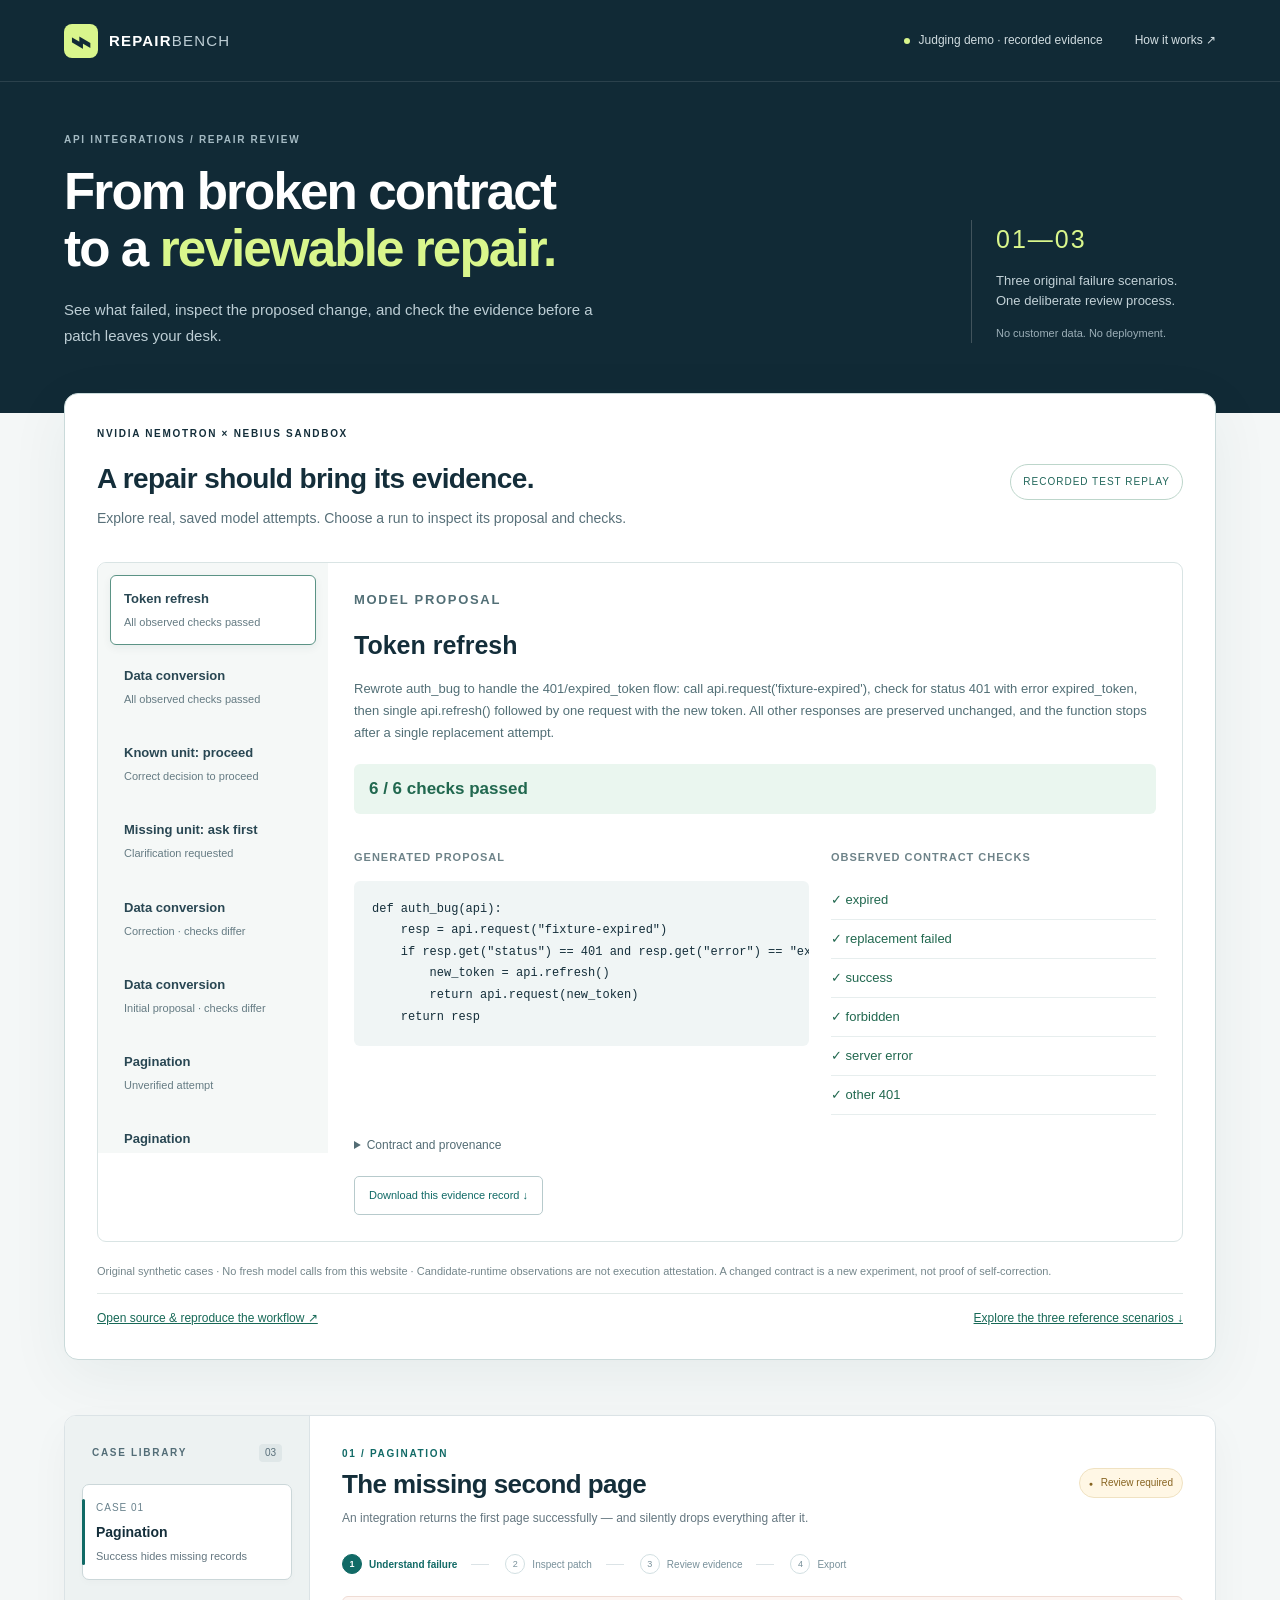
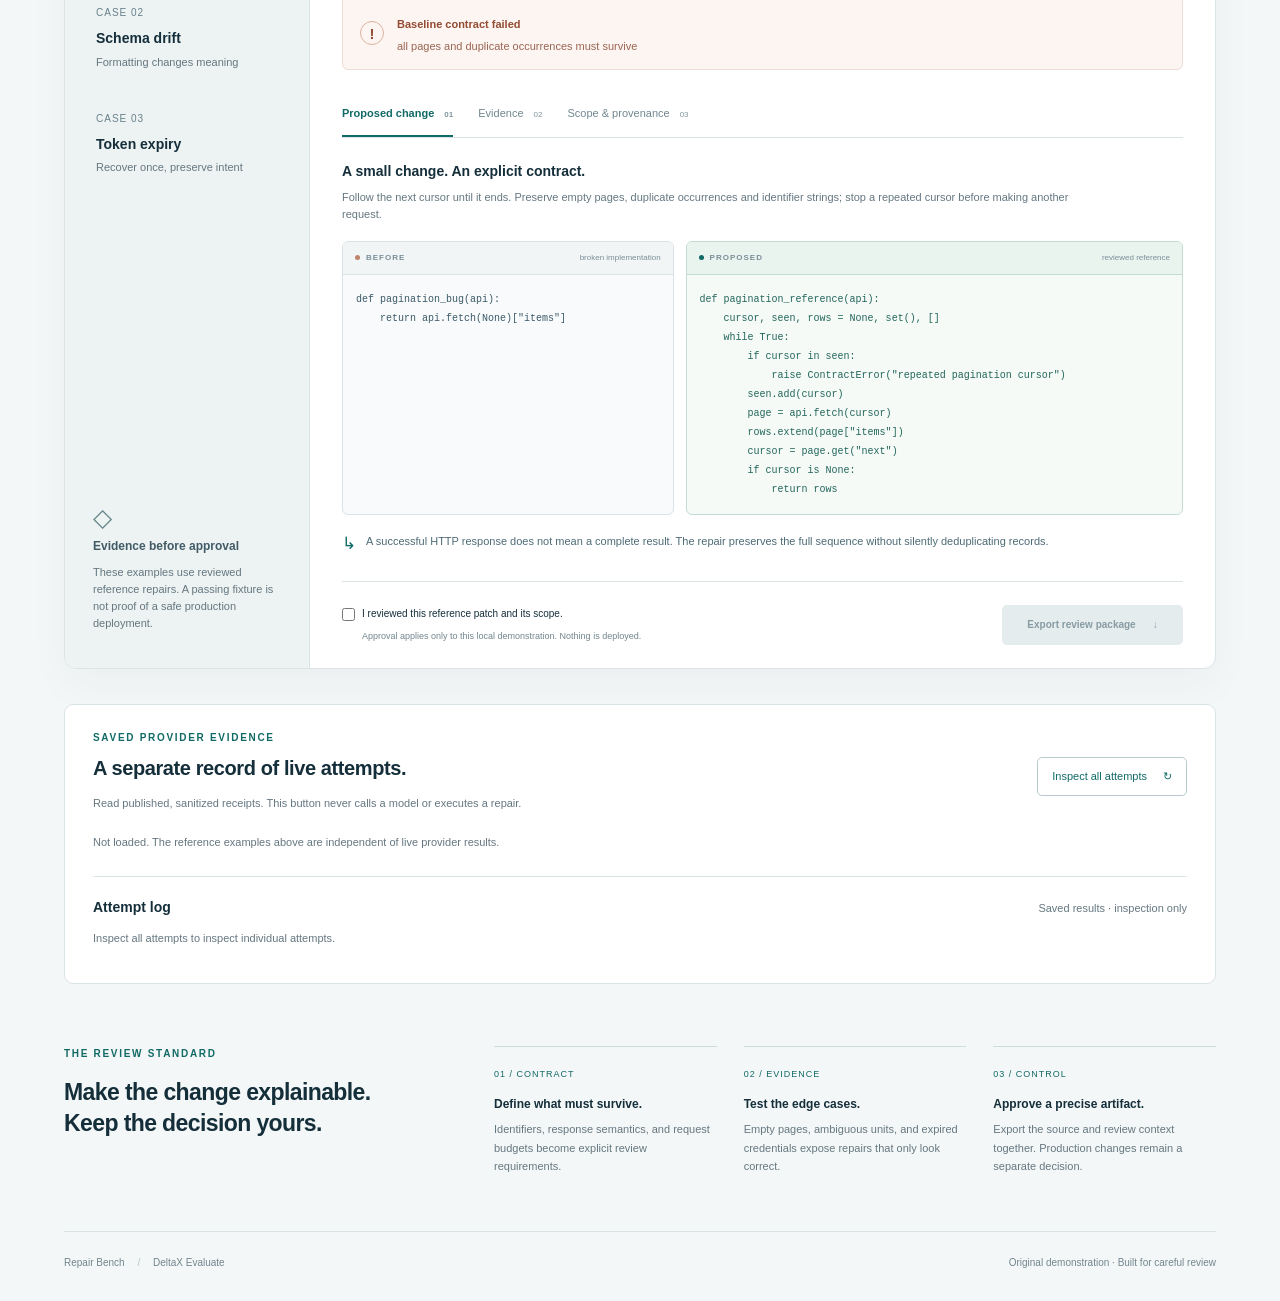
==== demo/index.html @ 5df686d0 "Release API Repair Bench with reproducible evaluation and recorded evidence" ====
<!doctype html>
<html lang="en">
<head><meta charset="utf-8"><meta name="viewport" content="width=device-width,initial-scale=1"><meta name="color-scheme" content="light"><meta name="description" content="A review desk for API repairs with NVIDIA Nemotron, Nebius Sandbox and inspectable test evidence."><link rel="icon" href="data:image/svg+xml,%3Csvg xmlns=%27http://www.w3.org/2000/svg%27 viewBox=%270 0 32 32%27%3E%3Crect width=%2732%27 height=%2732%27 rx=%278%27 fill=%27%23116059%27/%3E%3Cpath d=%27M8 17l5 5 11-13%27 stroke=%27white%27 stroke-width=%273%27 fill=%27none%27/%3E%3C/svg%3E"><title>Repair Bench · API repair review</title><link rel="stylesheet" href="styles.css"></head>
<body>
<a class="skip" href="#workspace">Skip to repair workspace</a>
<header class="topbar"><a class="brand" href="./"><span class="brand-mark" aria-hidden="true">⌁</span><span>REPAIR<span class="brand-light">BENCH</span></span></a><div class="top-links"><span class="environment"><i></i> Judging demo · recorded evidence</span><a href="#method">How it works <span aria-hidden="true">↗</span></a></div></header>
<main>
<section class="hero"><div class="hero-copy"><p class="eyebrow">API INTEGRATIONS / REPAIR REVIEW</p><h1>From broken contract<br>to a <em>reviewable repair.</em></h1><p class="intro">See what failed, inspect the proposed change, and check the evidence before a patch leaves your desk.</p></div><div class="hero-note"><span class="note-number">01—03</span><p>Three original failure scenarios.<br>One deliberate review process.</p><span class="quiet">No customer data. No deployment.</span></div></section>
<section id="live-review" class="live-review" aria-labelledby="live-title"><div class="live-heading"><div><p class="eyebrow">NVIDIA NEMOTRON × NEBIUS SANDBOX</p><h2 id="live-title">A repair should bring its evidence.</h2><p>Explore real, saved model attempts. Choose a run to inspect its proposal and checks.</p></div><span class="replay-pill">RECORDED TEST REPLAY</span></div><div class="live-layout"><nav id="live-list" aria-label="Recorded attempts"></nav><article class="live-detail"><p id="live-label" class="eyebrow"></p><h3 id="live-name"></h3><p id="live-explanation"></p><div id="live-score" role="status"></div><div class="live-columns"><div><h4>Generated proposal</h4><pre tabindex="0"><code id="live-source"></code></pre></div><div><h4>Observed contract checks</h4><ul id="live-checks"></ul></div></div><details><summary>Contract and provenance</summary><p id="live-contract"></p><p id="live-hash" class="hash"></p></details><button id="live-export" class="secondary-button">Download this evidence record ↓</button></article></div><p class="live-footnote">Original synthetic cases · No fresh model calls from this website · Candidate-runtime observations are not execution attestation. A changed contract is a new experiment, not proof of self-correction.</p><div class="judge-links"><a href="https://github.com/DeltaX-Kairos/api-repair-bench">Open source &amp; reproduce the workflow ↗</a><a href="#workspace">Explore the three reference scenarios ↓</a></div></section>
<section class="workspace" id="workspace" aria-label="Repair review workspace">
<aside class="case-sidebar"><div class="sidebar-heading"><span class="eyebrow">CASE LIBRARY</span><span class="count">03</span></div><div id="case-list" class="case-list" role="group" aria-label="Choose a failure scenario"></div><div class="sidebar-note"><span class="small-icon" aria-hidden="true">◇</span><strong>Evidence before approval</strong><p>These examples use reviewed reference repairs. A passing fixture is not proof of a safe production deployment.</p></div></aside>
<div class="review-main">
<div class="review-header"><div><p class="eyebrow" id="case-category"></p><h2 id="case-title"></h2><p id="case-summary"></p></div><span class="status-chip"><span aria-hidden="true">●</span> Review required</span></div>
<ol class="steps" aria-label="Review process"><li class="current"><span>1</span>Understand failure</li><li><span>2</span>Inspect patch</li><li><span>3</span>Review evidence</li><li><span>4</span>Export</li></ol>
<div class="failure-callout"><span class="failure-icon" aria-hidden="true">!</span><div><strong>Baseline contract failed</strong><p id="failure-detail"></p></div></div>
<div class="review-tabs" role="tablist" aria-label="Repair details"><button role="tab" id="tab-change" aria-controls="panel-change" aria-selected="true" tabindex="0" data-tab="change">Proposed change <span>01</span></button><button role="tab" id="tab-evidence" aria-controls="panel-evidence" aria-selected="false" tabindex="-1" data-tab="evidence">Evidence <span>02</span></button><button role="tab" id="tab-context" aria-controls="panel-context" aria-selected="false" tabindex="-1" data-tab="context">Scope & provenance <span>03</span></button></div>
<section role="tabpanel" id="panel-change" aria-labelledby="tab-change"><div class="section-lead"><h3>A small change. An explicit contract.</h3><p id="repair-explanation"></p></div><div class="diff-grid"><div class="code-card before"><div class="code-heading"><span><i></i> BEFORE</span><span>broken implementation</span></div><pre tabindex="0" aria-label="Original broken source"><code id="source-code"></code></pre></div><div class="code-card after"><div class="code-heading"><span><i></i> PROPOSED</span><span>reviewed reference</span></div><pre tabindex="0" aria-label="Reviewed reference patch"><code id="patch-code"></code></pre></div></div><div class="impact-note"><span aria-hidden="true">↳</span><p id="impact"></p></div></section>
<section role="tabpanel" id="panel-evidence" aria-labelledby="tab-evidence" hidden><div class="section-lead"><h3>Inspect the evidence, not just the answer.</h3><p>Documented checks from the local reference fixture suite. These results do not represent a live model or remote sandbox run.</p></div><div id="checks" class="checks"></div><div class="evidence-note">Execution boundary: only reviewed built-in reference functions were run locally. Candidate-generated code is never executed by this interface.</div></section>
<section role="tabpanel" id="panel-context" aria-labelledby="tab-context" hidden><div class="section-lead"><h3>Know exactly what you are reviewing.</h3><p>A transparent boundary between a useful demonstration and a production claim.</p></div><dl class="provenance"><div><dt>Data origin</dt><dd>Original fictional API fixtures</dd></div><div><dt>Repair origin</dt><dd>Human-reviewed reference implementation</dd></div><div><dt>Execution evidence</dt><dd>Local built-in fixture report</dd></div><div><dt>Live model calls in this view</dt><dd>None</dd></div><div><dt>Deployment authority</dt><dd>None — export for independent review</dd></div></dl><p class="evidence-note">This desk demonstrates the workflow. Live generated repairs require separately verified provider access, isolated execution, and an evidence record bound to the exact candidate.</p></section>
<footer class="review-footer"><div><label class="approval-label"><input type="checkbox" id="approve"><span>I reviewed this reference patch and its scope.</span></label><p>Approval applies only to this local demonstration. Nothing is deployed.</p></div><button class="primary-button" id="export" disabled>Export review package <span aria-hidden="true">↓</span></button></footer><p class="sr-only" id="announcement" role="status" aria-live="polite"></p>
</div></section>
<section class="provider-evidence" aria-labelledby="provider-heading"><div class="provider-heading"><div><p class="eyebrow">SAVED PROVIDER EVIDENCE</p><h2 id="provider-heading">A separate record of live attempts.</h2><p>Read published, sanitized receipts. This button never calls a model or executes a repair.</p></div><button id="load-evidence" class="secondary-button">Inspect all attempts <span aria-hidden="true">↻</span></button></div><p id="provider-status" role="status" aria-live="polite">Not loaded. The reference examples above are independent of live provider results.</p><div id="provider-metrics" class="provider-metrics" hidden></div><p id="provider-limit" class="evidence-note" hidden></p><div class="runs-heading"><h3>Attempt log</h3><span>Saved results · inspection only</span></div><p id="runs-status" class="runs-status" role="status">Inspect all attempts to inspect individual attempts.</p><div id="provider-runs" class="provider-runs"></div></section>
<section class="method" id="method"><div><p class="eyebrow">THE REVIEW STANDARD</p><h2>Make the change explainable.<br>Keep the decision yours.</h2></div><div class="method-cards"><article><span>01 / CONTRACT</span><h3>Define what must survive.</h3><p>Identifiers, response semantics, and request budgets become explicit review requirements.</p></article><article><span>02 / EVIDENCE</span><h3>Test the edge cases.</h3><p>Empty pages, ambiguous units, and expired credentials expose repairs that only look correct.</p></article><article><span>03 / CONTROL</span><h3>Approve a precise artifact.</h3><p>Export the source and review context together. Production changes remain a separate decision.</p></article></div></section>
</main><footer class="site-footer"><span>Repair Bench <span class="separator">/</span> DeltaX Evaluate</span><span>Original demonstration · Built for careful review</span></footer><script src="demo-data.js"></script><script src="app.js"></script><script src="recorded-data.js"></script><script src="recorded-review.js"></script></body></html>
---- demo/styles.css ----
:root{--ink:#142e3a;--muted:#657780;--line:#dbe3e6;--teal:#116a66;--lime:#d9f68c;--paper:#f4f7f7;--navy:#112a36}*{box-sizing:border-box}html{scroll-behavior:smooth}body{margin:0;font:15px/1.55 -apple-system,BlinkMacSystemFont,"Segoe UI",sans-serif;color:var(--ink);background:var(--paper)}button,input{font:inherit}a{color:inherit}button,a,input{touch-action:manipulation}button{cursor:pointer}button:focus-visible,a:focus-visible,input:focus-visible,pre:focus-visible{outline:3px solid #268aee;outline-offset:4px}.skip{position:absolute;top:-60px;left:20px;background:white;padding:12px;z-index:4}.skip:focus{top:12px}.topbar{height:82px;background:var(--navy);color:#fff;display:flex;align-items:center;justify-content:space-between;padding:0 max(5vw,24px);border-bottom:1px solid #ffffff1c}.brand{display:flex;align-items:center;gap:11px;text-decoration:none;font-size:15px;font-weight:750;letter-spacing:1.2px}.brand-light{font-weight:400;color:#beced5}.brand-mark{display:grid;place-items:center;background:var(--lime);color:var(--navy);width:34px;height:34px;border-radius:8px;font-size:35px;line-height:1}.top-links{display:flex;align-items:center;gap:32px;font-size:12px}.top-links a{text-decoration:none;color:#d5e0e4}.environment{display:flex;align-items:center;gap:9px;color:#cfdbdf}.environment i{width:6px;height:6px;border-radius:50%;background:var(--lime)}.hero{background:var(--navy);color:white;padding:50px max(5vw,24px) 84px;display:flex;align-items:flex-end;justify-content:space-between;gap:40px}.eyebrow{font-size:10px;letter-spacing:1.7px;font-weight:750;margin:0 0 15px}.hero .eyebrow{color:#a4bac3}h1{font-size:clamp(32px,4vw,55px);line-height:1.12;letter-spacing:-1.9px;font-weight:550;margin:0 0 20px}h1 em{font-style:normal;color:var(--lime)}.intro{max-width:560px;color:#bdced5;font-size:15px;line-height:1.7;margin:0}.hero-note{border-left:1px solid #41535c;padding-left:24px;min-width:245px;margin-bottom:5px;font-size:13px;color:#c2d1d7}.hero-note p{margin:12px 0}.note-number{font-size:25px;font-weight:300;letter-spacing:2px;color:var(--lime)}.quiet{font-size:11px;color:#9cafb8}.workspace{display:grid;grid-template-columns:245px minmax(0,1fr);margin:-35px auto 0;position:relative;width:90%;max-width:1440px;background:white;border:1px solid var(--line);border-radius:12px;box-shadow:0 16px 40px #122d3b0a;overflow:hidden}.case-sidebar{background:#edf2f2;border-right:1px solid var(--line);padding:28px 17px;display:flex;flex-direction:column}.sidebar-heading{display:flex;justify-content:space-between;align-items:center;padding:0 10px;margin-bottom:22px}.sidebar-heading .eyebrow{margin:0;color:#536d77}.count{background:#dfe7e8;border-radius:4px;padding:1px 6px;font-size:10px;color:#5a707b}.case-list{display:grid;gap:9px}.case-button{display:block;position:relative;background:transparent;border:1px solid transparent;border-radius:7px;text-align:left;padding:15px 13px;width:100%;color:var(--ink)}.case-button:hover{background:#ffffff80}.case-button[aria-pressed=true]{background:white;border-color:#cbd7d9;box-shadow:0 3px 7px #16303e05}.case-button[aria-pressed=true]:before{content:"";position:absolute;left:-1px;top:14px;bottom:14px;width:3px;background:var(--teal);border-radius:3px}.case-number{font-size:10px;letter-spacing:1px;color:#68818c;display:block;margin-bottom:7px}.case-name{display:block;font-size:14px;font-weight:650;margin-bottom:4px}.case-desc{display:block;font-size:11px;color:var(--muted);line-height:1.5}.sidebar-note{margin-top:auto;padding:48px 11px 0;font-size:11px;color:var(--muted)}.sidebar-note strong{display:block;color:#415c67;font-size:12px}.sidebar-note p{margin:8px 0}.small-icon{font-size:25px;color:#66878a}.review-main{padding:30px 32px 0;min-width:0}.review-header{display:flex;justify-content:space-between;align-items:flex-start;gap:20px}.review-header .eyebrow{color:var(--teal);margin-bottom:7px}.review-header h2{font-size:26px;line-height:1.2;letter-spacing:-.6px;margin:0 0 9px;font-weight:600}.review-header p:not(.eyebrow){font-size:12px;color:var(--muted);margin:0;max-width:560px}.status-chip{white-space:nowrap;background:#fff7e5;color:#876421;font-size:10px;border:1px solid #f0e2c2;padding:6px 9px;border-radius:20px;margin-top:22px}.status-chip span{font-size:7px;margin-right:5px}.steps{list-style:none;padding:0;margin:27px 0 22px;display:flex;gap:16px;color:#78909a;font-size:10px;flex-wrap:wrap}.steps li{display:flex;align-items:center;gap:7px}.steps li:not(:last-child):after{content:"";width:18px;height:1px;background:var(--line);margin-left:7px}.steps span{display:grid;place-items:center;border:1px solid #d2dfe2;border-radius:50%;width:20px;height:20px;font-size:9px}.steps .current{color:var(--teal);font-weight:600}.steps .current span{background:var(--teal);color:white;border-color:var(--teal)}.failure-callout{display:flex;align-items:center;gap:13px;background:#fdf5f2;border:1px solid #efdcd4;border-radius:6px;padding:14px 17px;color:#934b32}.failure-icon{display:grid;place-items:center;flex:none;width:24px;height:24px;border:1px solid #dbb29f;border-radius:50%;font-weight:600}.failure-callout strong{font-size:11px;font-weight:650}.failure-callout p{font-size:11px;margin:3px 0 0;color:#9a6552}.review-tabs{display:flex;gap:25px;border-bottom:1px solid var(--line);margin-top:18px}.review-tabs button{font-size:11px;padding:17px 0 13px;border:0;border-bottom:2px solid transparent;background:none;color:#728690}.review-tabs button[aria-selected=true]{border-bottom-color:var(--teal);color:var(--teal);font-weight:650}.review-tabs button span{font-size:8px;margin-left:7px;color:#81959d}.section-lead{margin:23px 0 18px}.section-lead h3{font-size:14px;margin:0 0 6px;font-weight:600}.section-lead p{font-size:11px;color:var(--muted);margin:0;max-width:760px}.diff-grid{display:grid;grid-template-columns:minmax(0,.8fr) minmax(0,1.2fr);gap:12px}.code-card{border:1px solid var(--line);border-radius:6px;overflow:hidden;min-width:0;background:#f8fafb}.code-heading{display:flex;justify-content:space-between;gap:10px;padding:10px 12px;font-size:8px;color:#7a8e98;border-bottom:1px solid var(--line);background:#f1f5f6}.code-heading>span:first-child{font-weight:650;letter-spacing:1px;display:flex;align-items:center;gap:6px}.code-heading i{height:5px;width:5px;border-radius:50%;background:#c1836b}.after .code-heading i{background:var(--teal)}.after{border-color:#c2dcd4;background:#f5faf7}.after .code-heading{background:#eaf4ef;border-color:#c2dcd4}.code-card pre{font:10px/1.9 ui-monospace,SFMono-Regular,Consolas,monospace;margin:0;padding:15px 13px;overflow:auto;min-height:210px;tab-size:4;color:#3b5967}.after pre{color:#22655a}.impact-note{display:flex;align-items:flex-start;gap:10px;margin:16px 0 24px;color:#4d6b75;font-size:11px}.impact-note>span{color:var(--teal);font-size:17px}.impact-note p{margin:2px 0 0}.review-footer{display:flex;justify-content:space-between;align-items:center;gap:20px;padding:23px 0;border-top:1px solid var(--line)}.approval-label{display:flex;align-items:flex-start;gap:7px;font-size:10px;cursor:pointer}.approval-label input{accent-color:var(--teal);margin:2px 0;width:13px;height:13px;flex-shrink:0}.review-footer p{font-size:9px;color:#71868e;margin:7px 0 0 20px}.primary-button{border:0;border-radius:5px;padding:12px 15px;white-space:normal;background:var(--teal);color:white;font-size:10px;font-weight:600;display:flex;align-items:center;justify-content:center;gap:17px;min-width:181px}.primary-button:disabled{background:#e5ecee;color:#879ba3;cursor:not-allowed}.primary-button:not(:disabled):hover{background:#084c49}.checks{border:1px solid var(--line);border-radius:6px;overflow:hidden}.check-row{display:flex;align-items:flex-start;gap:12px;padding:14px 16px;font-size:12px}.check-row+.check-row{border-top:1px solid var(--line)}.check-symbol{color:var(--teal);font-weight:700}.check-row strong{font-weight:600}.check-row p{font-size:11px;color:var(--muted);margin:3px 0 0}.evidence-note{font-size:11px;color:var(--muted);padding:16px;background:#f1f5f6;border-radius:5px;margin:15px 0 24px}.provenance{font-size:12px;border-top:1px solid var(--line)}.provenance>div{display:grid;grid-template-columns:180px 1fr;gap:20px;border-bottom:1px solid var(--line);padding:12px 0}.provenance dt{color:var(--muted)}.provenance dd{margin:0}.method{width:90%;max-width:1440px;margin:62px auto 55px;display:grid;grid-template-columns:1fr 1.9fr;gap:50px}.method .eyebrow{color:var(--teal)}.method h2{font-size:23px;line-height:1.35;font-weight:550;letter-spacing:-.6px;margin:0}.method-cards{display:grid;grid-template-columns:repeat(3,minmax(0,1fr));gap:27px}.method article{border-top:1px solid #cddbdc;padding-top:13px}.method article>span{font-size:9px;color:var(--teal);letter-spacing:1px}.method h3{font-size:12px;margin:12px 0 6px}.method article p{font-size:11px;color:var(--muted);margin:0;line-height:1.7}.site-footer{border-top:1px solid var(--line);width:90%;max-width:1440px;margin:0 auto;padding:23px 0 30px;display:flex;justify-content:space-between;gap:15px;font-size:10px;color:#71868e}.separator{padding:0 10px;color:#b8c6cb}.sr-only{position:absolute;width:1px;height:1px;padding:0;margin:-1px;overflow:hidden;clip:rect(0,0,0,0);white-space:nowrap;border:0}[hidden]{display:none!important}@media(min-width:1600px){.hero,.topbar{padding-left:calc((100vw - 1440px)/2);padding-right:calc((100vw - 1440px)/2)}}@media(max-width:1100px){.workspace{grid-template-columns:205px minmax(0,1fr)}.review-main{padding:25px 23px 0}.hero-note{display:none}.method{grid-template-columns:1fr;gap:25px}.diff-grid{grid-template-columns:1fr}.code-card pre{min-height:90px}.code-card.after pre{min-height:210px}}@media(max-width:760px){.topbar{height:69px}.top-links>a{display:none}.environment{font-size:10px}.hero{padding-top:32px;padding-bottom:63px}.workspace{display:block;width:92%;border-radius:9px}.case-sidebar{padding:17px;border-right:0;border-bottom:1px solid var(--line)}.sidebar-heading{margin-bottom:12px;padding:0}.case-list{grid-template-columns:repeat(3,minmax(0,1fr));gap:7px}.case-button{padding:10px 9px}.case-name{font-size:11px}.case-number{font-size:8px}.case-desc,.sidebar-note{display:none}.review-main{padding:22px 17px 0}.review-header{display:block}.review-header h2{font-size:24px}.status-chip{display:inline-block;margin-top:12px}.steps{gap:10px;font-size:9px}.steps li:not(:last-child):after{display:none}.review-tabs{gap:17px}.review-tabs button{font-size:10px}.review-tabs button span{display:none}.review-footer{flex-direction:column;align-items:stretch;gap:15px}.primary-button{font-size:12px;padding:13px}.approval-label{font-size:11px}.review-footer p{font-size:10px}.method{margin-top:38px;width:90%}.method-cards{grid-template-columns:1fr;gap:23px}.method article p{font-size:12px}.site-footer{flex-direction:column;gap:6px}.provenance>div{grid-template-columns:1fr;gap:4px}}@media(prefers-reduced-motion:reduce){html{scroll-behavior:auto}}

.provider-evidence{width:90%;max-width:1440px;margin:35px auto 0;padding:25px 28px;border:1px solid var(--line);background:white;border-radius:9px}.provider-heading{display:flex;justify-content:space-between;align-items:center;gap:20px}.provider-heading .eyebrow{color:var(--teal);margin-bottom:8px}.provider-heading h2{font-size:20px;font-weight:550;letter-spacing:-.4px;margin:0}.provider-heading p:not(.eyebrow),#provider-status{font-size:11px;color:var(--muted)}.secondary-button{background:white;border:1px solid #b7cacc;border-radius:5px;padding:10px 14px;font-size:11px;color:var(--teal);display:flex;gap:16px;align-items:center;flex-shrink:0}.secondary-button:disabled{opacity:.5;cursor:wait}.provider-metrics{display:grid;grid-template-columns:repeat(4,1fr);border-top:1px solid var(--line);margin-top:20px;padding-top:20px;gap:20px}.provider-metric strong{font-size:25px;font-weight:550;display:block}.provider-metric span{font-size:10px;color:var(--muted)}@media(max-width:760px){.provider-evidence{padding:20px}.provider-heading{display:block}.secondary-button{margin-top:16px}.provider-metrics{grid-template-columns:repeat(2,1fr)}}

.runs-heading{display:flex;justify-content:space-between;align-items:center;gap:15px;margin-top:25px;padding-top:20px;border-top:1px solid var(--line)}.runs-heading h3{font-size:14px;margin:0}.runs-heading>span,.runs-status{font-size:11px;color:var(--muted)}.provider-runs{display:grid;gap:12px}.run-card{border:1px solid var(--line);border-radius:6px;padding:16px 18px;min-width:0}.run-header{display:flex;justify-content:space-between;gap:18px;align-items:flex-start}.run-header h4{margin:0;font-size:13px;text-transform:capitalize}.run-id{font:9px/1.6 ui-monospace,SFMono-Regular,monospace;color:var(--muted);overflow-wrap:anywhere;margin:4px 0}.run-badge{font-size:9px;color:#80662d;background:#fff7e7;border:1px solid #eaddbe;border-radius:4px;padding:4px 8px;flex-shrink:0;max-width:260px}.run-detail,.run-explanation,.run-no-source{font-size:11px;color:var(--muted);overflow-wrap:anywhere}.run-explanation{color:#34515d}.run-no-source{font-style:italic}.run-card summary{cursor:pointer;color:var(--teal);font-size:11px;padding:8px 0}.run-card pre{font:11px/1.7 ui-monospace,SFMono-Regular,monospace;background:#f1f5f6;border:1px solid var(--line);border-radius:4px;padding:15px;overflow:auto;max-height:400px}.run-card summary:focus-visible{outline:3px solid #268aee;outline-offset:3px}@media(max-width:760px){.run-header{display:block}.run-badge{display:inline-block;margin-top:7px}.runs-heading{align-items:flex-start}.runs-heading>span{text-align:right}}

.source-review{background:#fff7ed;border:1px solid #e9d9bf;border-radius:5px;padding:12px 15px;margin:13px 0}.source-review h5{font-size:11px;color:#80582e;margin:0 0 4px}.source-review p{font-size:10px;color:#8b7055;margin:0}.source-review ul{font-size:11px;color:#775536;padding-left:18px;margin:8px 0 0}.source-review li+li{margin-top:5px}
.live-review{width:90%;max-width:1440px;margin:-20px auto 55px;padding:32px;background:#fff;border:1px solid #cadada;border-radius:14px;position:relative;box-shadow:0 16px 60px #143d4410}.live-heading{display:flex;justify-content:space-between;gap:24px;align-items:center;margin-bottom:24px}.live-heading h2{font-size:28px;letter-spacing:-.6px;margin:5px 0}.live-heading p:not(.eyebrow){font-size:14px;color:#587079;margin:8px 0}.replay-pill{font-size:10px;letter-spacing:1px;border:1px solid #bdd6cb;border-radius:30px;padding:9px 12px;color:#22675b;white-space:nowrap}.live-layout{display:grid;grid-template-columns:230px minmax(0,1fr);border:1px solid #d9e4e4;border-radius:9px;overflow:hidden}#live-list{background:#f5f8f7;padding:12px;max-height:590px;overflow:auto}#live-list button{width:100%;display:block;text-align:left;border:1px solid transparent;border-radius:6px;padding:13px;background:transparent;color:#294753;margin-bottom:7px}#live-list button[aria-pressed=true]{background:white;border-color:#5b9385;box-shadow:0 3px 9px #173d4410}#live-list strong{display:block;font-size:13px}#live-list span{display:block;font-size:11px;color:#657b83;margin-top:5px}.live-detail{padding:26px;min-width:0}.live-detail h3{font-size:25px;margin:6px 0}.live-detail>p{font-size:13px;color:#526f76;line-height:1.7}.score{font-size:17px;font-weight:600;padding:12px 15px;border-radius:6px;background:#eaf6ef;margin:20px 0}.score.caution{color:#8a5c27;background:#fcf4e8}.live-columns{display:grid;grid-template-columns:minmax(0,1.4fr) minmax(0,1fr);gap:22px}.live-columns h4{font-size:11px;text-transform:uppercase;letter-spacing:1px;color:#6e8389}.live-columns pre{background:#f0f5f5;font:12px/1.8 ui-monospace,monospace;padding:18px;border-radius:6px;overflow:auto;max-height:290px;margin:0}.live-columns ul{list-style:none;padding:0;margin:0}.live-columns li{font-size:13px;padding:9px 0;border-bottom:1px solid #e7eeee}.pass{color:#21684f}.fail{color:#9b4f38}.live-detail details{font-size:12px;margin:20px 0;color:#536c74;line-height:1.7}.live-detail summary{cursor:pointer}.hash{overflow-wrap:anywhere;font:10px/1.8 ui-monospace,monospace}.live-footnote{font-size:11px;color:#74868b;line-height:1.8;margin-top:20px}.judge-links{display:flex;justify-content:space-between;gap:18px;font-size:12px;color:#176957;padding-top:15px;border-top:1px solid #e0e9e7}.workspace{margin-top:0}.hero{padding-bottom:65px}button:focus-visible,a:focus-visible,summary:focus-visible{outline:3px solid #337dca;outline-offset:3px}@media(max-width:1000px){.live-columns{grid-template-columns:1fr}.live-heading{display:block}.replay-pill{display:inline-block;margin-top:12px}.live-layout{grid-template-columns:190px minmax(0,1fr)}}@media(max-width:650px){.live-review{padding:20px;width:92%;margin-bottom:35px}.live-heading h2{font-size:24px}.live-layout{display:block}#live-list{display:flex;gap:7px;max-height:none;overflow:auto}#live-list button{min-width:165px;margin:0}.live-detail{padding:18px}.judge-links{flex-direction:column}.live-detail h3{font-size:23px}.top-links{max-width:52%}.environment{white-space:normal;font-size:9px}.hero h1{font-size:36px}}
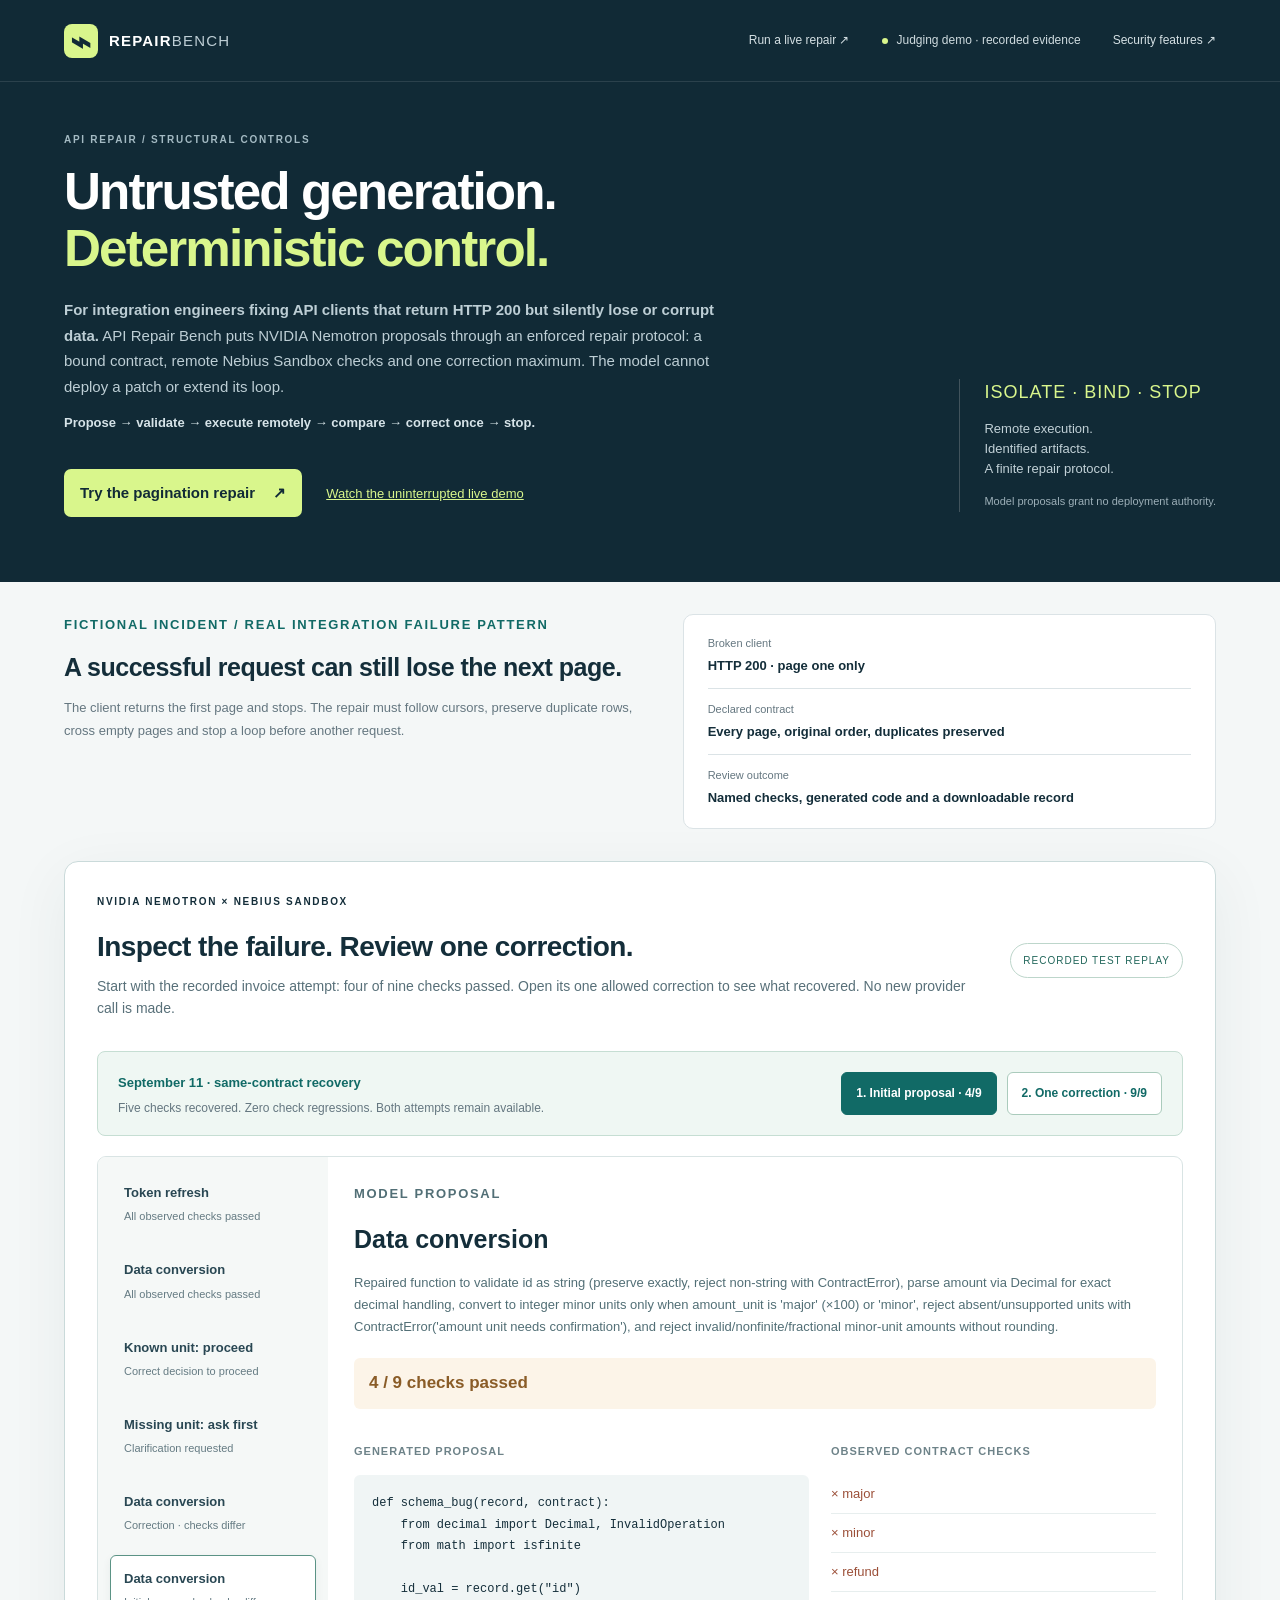
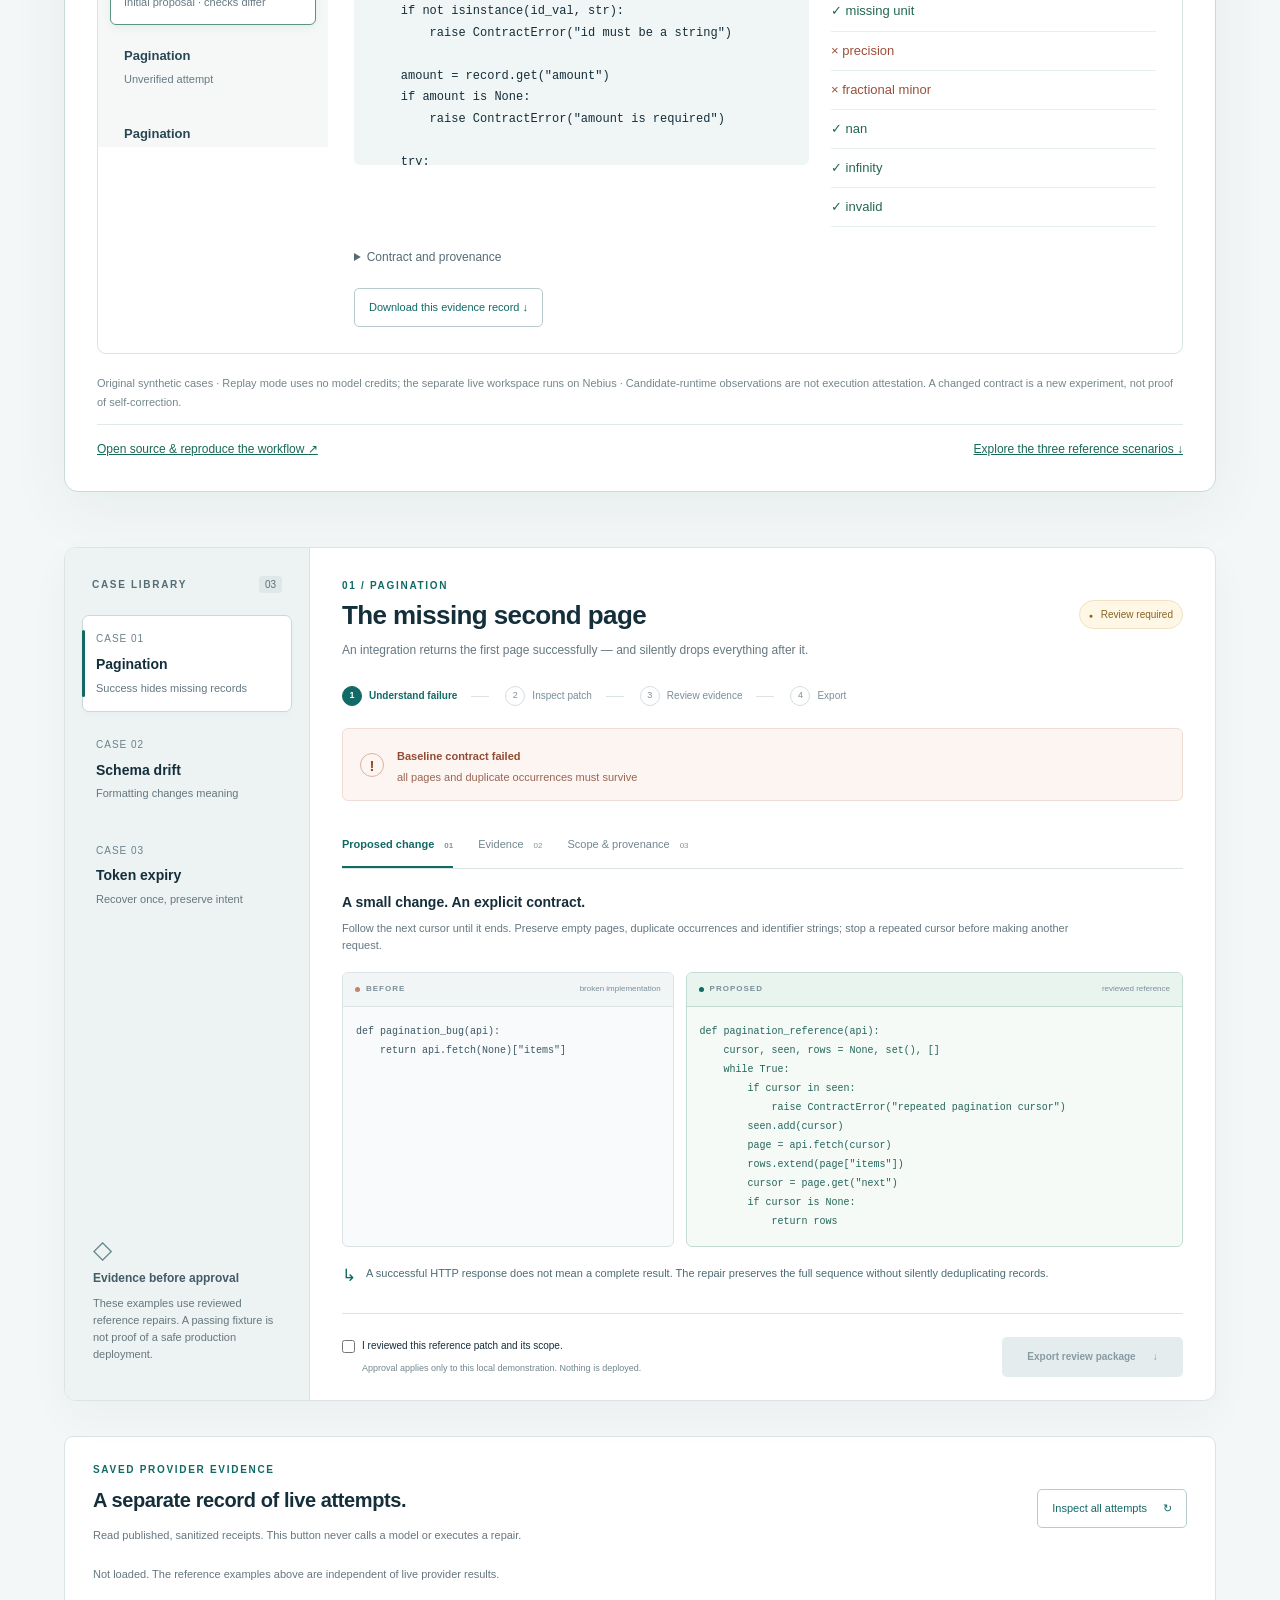
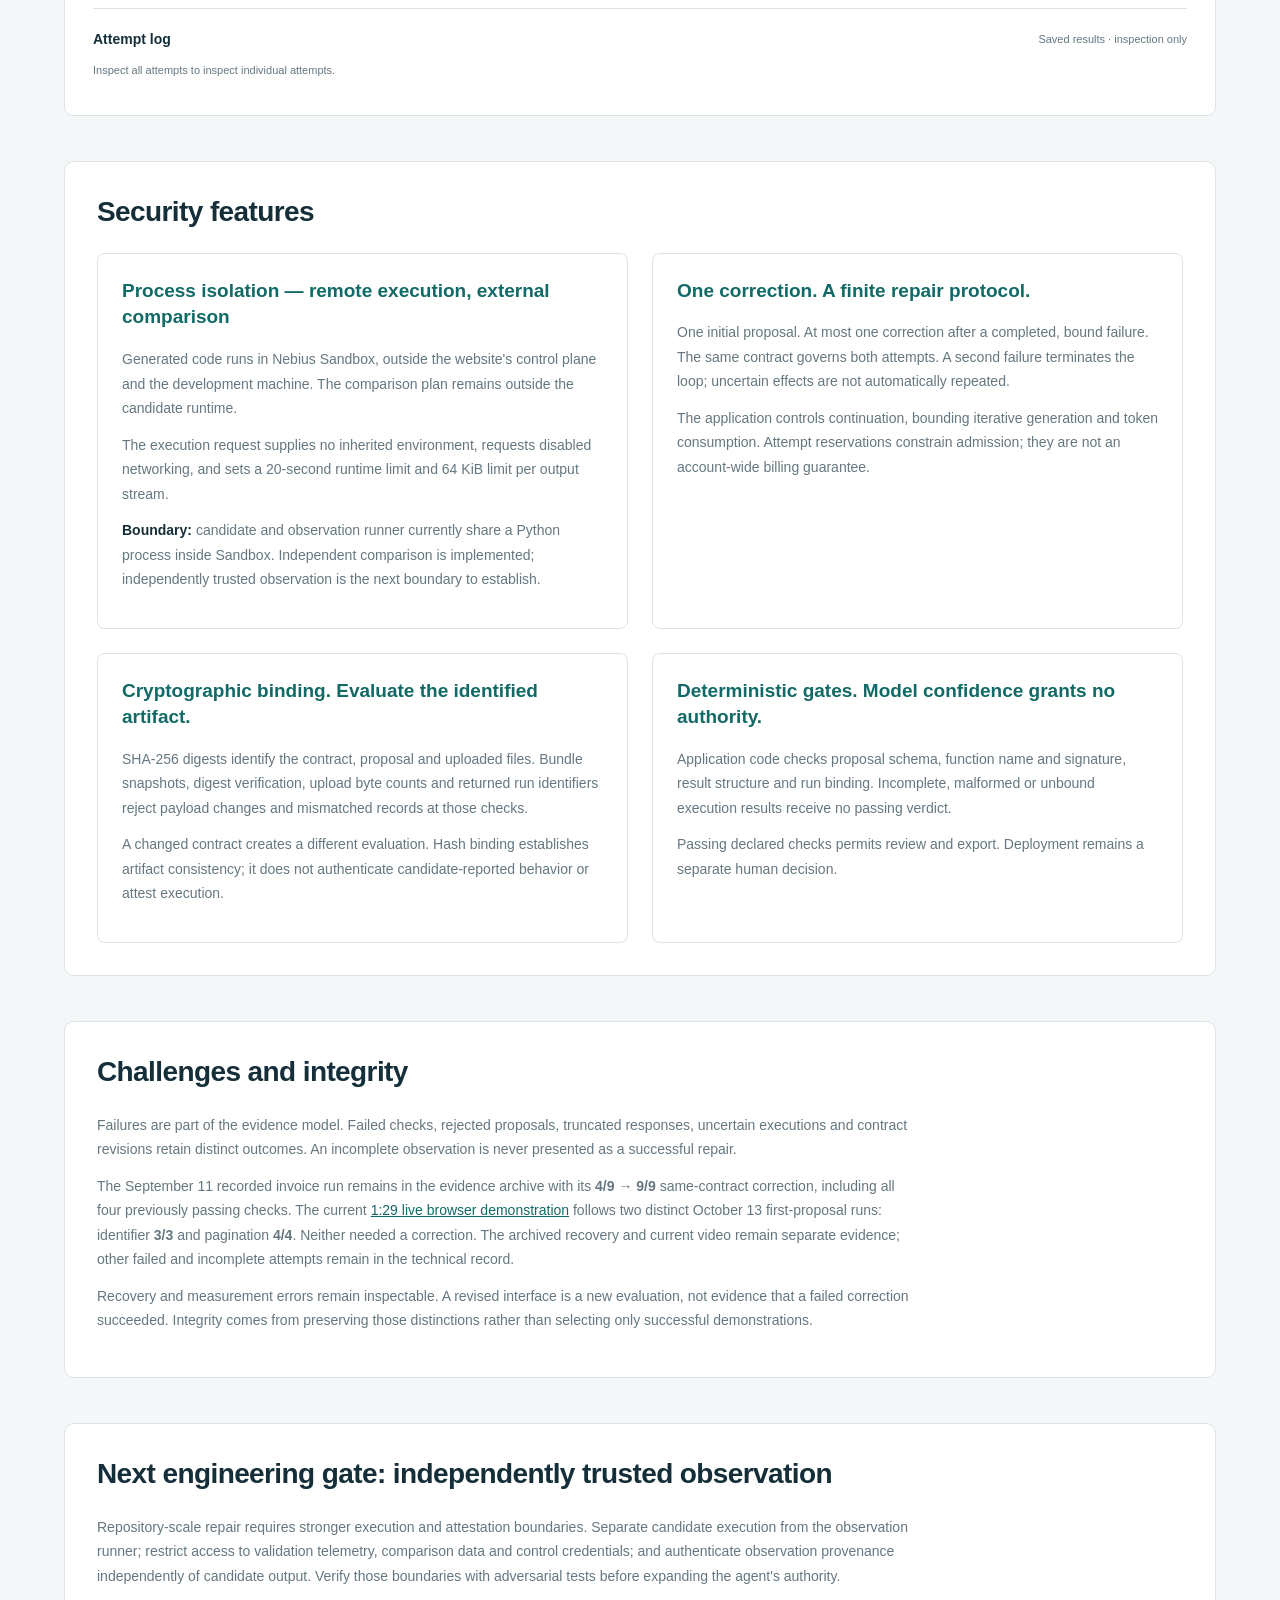
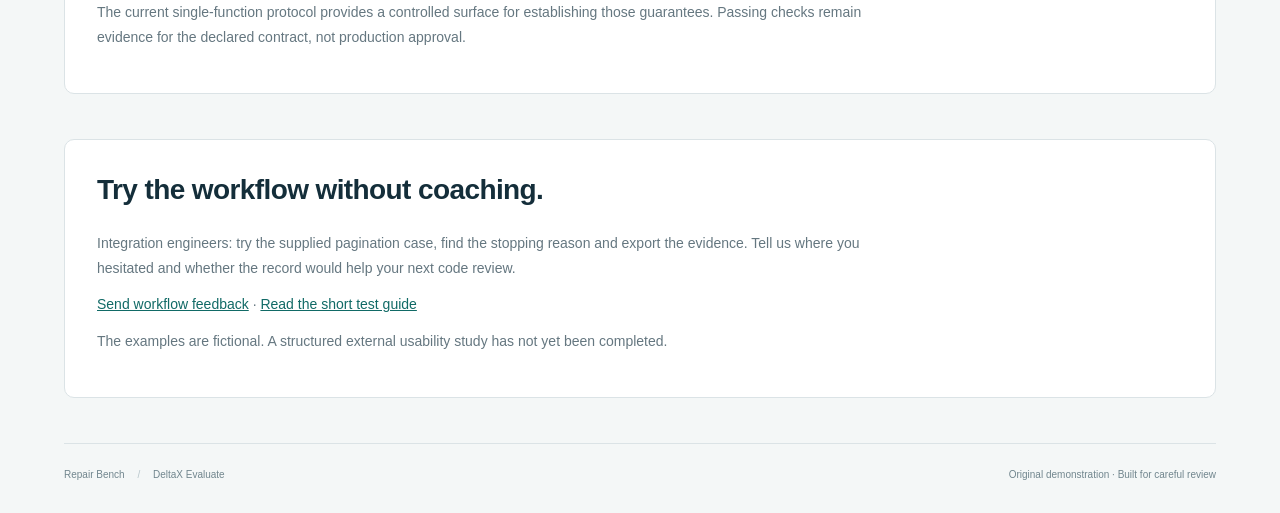
==== commit 49d9fb9a: "Align local replay and offline verification with the hosted release" ====
--- a/demo/index.html
+++ b/demo/index.html
@@ -1,12 +1,23 @@
 <!doctype html>
 <html lang="en">
-<head><meta charset="utf-8"><meta name="viewport" content="width=device-width,initial-scale=1"><meta name="color-scheme" content="light"><meta name="description" content="A review desk for API repairs with NVIDIA Nemotron, Nebius Sandbox and inspectable test evidence."><link rel="icon" href="data:image/svg+xml,%3Csvg xmlns=%27http://www.w3.org/2000/svg%27 viewBox=%270 0 32 32%27%3E%3Crect width=%2732%27 height=%2732%27 rx=%278%27 fill=%27%23116059%27/%3E%3Cpath d=%27M8 17l5 5 11-13%27 stroke=%27white%27 stroke-width=%273%27 fill=%27none%27/%3E%3C/svg%3E"><title>Repair Bench · API repair review</title><link rel="stylesheet" href="styles.css"></head>
+<head><meta charset="utf-8"><meta name="viewport" content="width=device-width,initial-scale=1"><meta name="color-scheme" content="light"><meta name="description" content="For integration engineers repairing API clients that return HTTP 200 but lose data. NVIDIA Nemotron proposals pass through remote checks, artifact binding and one bounded correction."><link rel="icon" href="data:image/svg+xml,%3Csvg xmlns=%27http://www.w3.org/2000/svg%27 viewBox=%270 0 32 32%27%3E%3Crect width=%2732%27 height=%2732%27 rx=%278%27 fill=%27%23116059%27/%3E%3Cpath d=%27M8 17l5 5 11-13%27 stroke=%27white%27 stroke-width=%273%27 fill=%27none%27/%3E%3C/svg%3E"><title>Repair Bench · Untrusted generation. Deterministic control.</title><link rel="stylesheet" href="styles.css"></head>
 <body>
 <a class="skip" href="#workspace">Skip to repair workspace</a>
-<header class="topbar"><a class="brand" href="./"><span class="brand-mark" aria-hidden="true">⌁</span><span>REPAIR<span class="brand-light">BENCH</span></span></a><div class="top-links"><span class="environment"><i></i> Judging demo · recorded evidence</span><a href="#method">How it works <span aria-hidden="true">↗</span></a></div></header>
+<header class="topbar"><a class="brand" href="./"><span class="brand-mark" aria-hidden="true">⌁</span><span>REPAIR<span class="brand-light">BENCH</span></span></a><div class="top-links"><a href="/live/" class="live-launch">Run a live repair ↗</a><span class="environment"><i></i> Judging demo · recorded evidence</span><a href="#method">Security features <span aria-hidden="true">↗</span></a></div></header>
 <main>
-<section class="hero"><div class="hero-copy"><p class="eyebrow">API INTEGRATIONS / REPAIR REVIEW</p><h1>From broken contract<br>to a <em>reviewable repair.</em></h1><p class="intro">See what failed, inspect the proposed change, and check the evidence before a patch leaves your desk.</p></div><div class="hero-note"><span class="note-number">01—03</span><p>Three original failure scenarios.<br>One deliberate review process.</p><span class="quiet">No customer data. No deployment.</span></div></section>
-<section id="live-review" class="live-review" aria-labelledby="live-title"><div class="live-heading"><div><p class="eyebrow">NVIDIA NEMOTRON × NEBIUS SANDBOX</p><h2 id="live-title">A repair should bring its evidence.</h2><p>Explore real, saved model attempts. Choose a run to inspect its proposal and checks.</p></div><span class="replay-pill">RECORDED TEST REPLAY</span></div><div class="live-layout"><nav id="live-list" aria-label="Recorded attempts"></nav><article class="live-detail"><p id="live-label" class="eyebrow"></p><h3 id="live-name"></h3><p id="live-explanation"></p><div id="live-score" role="status"></div><div class="live-columns"><div><h4>Generated proposal</h4><pre tabindex="0"><code id="live-source"></code></pre></div><div><h4>Observed contract checks</h4><ul id="live-checks"></ul></div></div><details><summary>Contract and provenance</summary><p id="live-contract"></p><p id="live-hash" class="hash"></p></details><button id="live-export" class="secondary-button">Download this evidence record ↓</button></article></div><p class="live-footnote">Original synthetic cases · No fresh model calls from this website · Candidate-runtime observations are not execution attestation. A changed contract is a new experiment, not proof of self-correction.</p><div class="judge-links"><a href="https://github.com/DeltaX-Kairos/api-repair-bench">Open source &amp; reproduce the workflow ↗</a><a href="#workspace">Explore the three reference scenarios ↓</a></div></section>
+<section class="hero" aria-labelledby="control-heading">
+  <div class="hero-copy">
+    <p class="eyebrow">API REPAIR / STRUCTURAL CONTROLS</p>
+    <h1 id="control-heading">Untrusted generation.<br><em>Deterministic control.</em></h1>
+    <p class="intro"><strong>For integration engineers fixing API clients that return HTTP 200 but silently lose or corrupt data.</strong> API Repair Bench puts NVIDIA Nemotron proposals through an enforced repair protocol: a bound contract, remote Nebius Sandbox checks and one correction maximum. The model cannot deploy a patch or extend its loop.</p>
+    <p><strong>Propose → validate → execute remotely → compare → correct once → stop.</strong></p>
+    <a class="hero-live-cta" href="/live/#workspace">Try the pagination repair <span aria-hidden="true">↗</span></a>
+    <a href="https://www.youtube.com/watch?v=4VUhHgnZwJE">Watch the uninterrupted live demo</a>
+  </div>
+  <aside class="hero-note"><span class="note-number">ISOLATE · BIND · STOP</span><p>Remote execution.<br>Identified artifacts.<br>A finite repair protocol.</p><span class="quiet">Model proposals grant no deployment authority.</span></aside>
+</section>
+<section class="incident-strip" aria-labelledby="incident-title"><div><p class="eyebrow">FICTIONAL INCIDENT / REAL INTEGRATION FAILURE PATTERN</p><h2 id="incident-title">A successful request can still lose the next page.</h2><p>The client returns the first page and stops. The repair must follow cursors, preserve duplicate rows, cross empty pages and stop a loop before another request.</p></div><dl><div><dt>Broken client</dt><dd>HTTP 200 · page one only</dd></div><div><dt>Declared contract</dt><dd>Every page, original order, duplicates preserved</dd></div><div><dt>Review outcome</dt><dd>Named checks, generated code and a downloadable record</dd></div></dl></section>
+<section id="live-review" class="live-review" aria-labelledby="live-title"><div class="live-heading"><div><p class="eyebrow">NVIDIA NEMOTRON × NEBIUS SANDBOX</p><h2 id="live-title">Inspect the failure. Review one correction.</h2><p>Start with the recorded invoice attempt: four of nine checks passed. Open its one allowed correction to see what recovered. No new provider call is made.</p></div><span class="replay-pill">RECORDED TEST REPLAY</span></div><div class="recovery-route" id="recovery-route"><div><strong>September 11 · same-contract recovery</strong><p>Five checks recovered. Zero check regressions. Both attempts remain available.</p></div><div class="recovery-actions" role="group" aria-label="Inspect the archived recovery"><button id="recovery-baseline" type="button" aria-pressed="true">1. Initial proposal · 4/9</button><button id="recovery-correction" type="button" aria-pressed="false">2. One correction · 9/9</button></div></div><div class="live-layout"><nav id="live-list" aria-label="Recorded attempts"></nav><article class="live-detail"><p id="live-label" class="eyebrow"></p><h3 id="live-name"></h3><p id="live-explanation"></p><div id="live-score" role="status"></div><div class="live-columns"><div><h4>Generated proposal</h4><pre tabindex="0"><code id="live-source"></code></pre></div><div><h4>Observed contract checks</h4><ul id="live-checks"></ul></div></div><details><summary>Contract and provenance</summary><p id="live-contract"></p><p id="live-hash" class="hash"></p></details><button id="live-export" class="secondary-button">Download this evidence record ↓</button></article></div><p class="live-footnote">Original synthetic cases · Replay mode uses no model credits; the separate live workspace runs on Nebius · Candidate-runtime observations are not execution attestation. A changed contract is a new experiment, not proof of self-correction.</p><div class="judge-links"><a href="https://github.com/DeltaX-Kairos/api-repair-bench">Open source &amp; reproduce the workflow ↗</a><a href="#workspace">Explore the three reference scenarios ↓</a></div></section>
 <section class="workspace" id="workspace" aria-label="Repair review workspace">
 <aside class="case-sidebar"><div class="sidebar-heading"><span class="eyebrow">CASE LIBRARY</span><span class="count">03</span></div><div id="case-list" class="case-list" role="group" aria-label="Choose a failure scenario"></div><div class="sidebar-note"><span class="small-icon" aria-hidden="true">◇</span><strong>Evidence before approval</strong><p>These examples use reviewed reference repairs. A passing fixture is not proof of a safe production deployment.</p></div></aside>
 <div class="review-main">
@@ -20,5 +31,43 @@
 <footer class="review-footer"><div><label class="approval-label"><input type="checkbox" id="approve"><span>I reviewed this reference patch and its scope.</span></label><p>Approval applies only to this local demonstration. Nothing is deployed.</p></div><button class="primary-button" id="export" disabled>Export review package <span aria-hidden="true">↓</span></button></footer><p class="sr-only" id="announcement" role="status" aria-live="polite"></p>
 </div></section>
 <section class="provider-evidence" aria-labelledby="provider-heading"><div class="provider-heading"><div><p class="eyebrow">SAVED PROVIDER EVIDENCE</p><h2 id="provider-heading">A separate record of live attempts.</h2><p>Read published, sanitized receipts. This button never calls a model or executes a repair.</p></div><button id="load-evidence" class="secondary-button">Inspect all attempts <span aria-hidden="true">↻</span></button></div><p id="provider-status" role="status" aria-live="polite">Not loaded. The reference examples above are independent of live provider results.</p><div id="provider-metrics" class="provider-metrics" hidden></div><p id="provider-limit" class="evidence-note" hidden></p><div class="runs-heading"><h3>Attempt log</h3><span>Saved results · inspection only</span></div><p id="runs-status" class="runs-status" role="status">Inspect all attempts to inspect individual attempts.</p><div id="provider-runs" class="provider-runs"></div></section>
-<section class="method" id="method"><div><p class="eyebrow">THE REVIEW STANDARD</p><h2>Make the change explainable.<br>Keep the decision yours.</h2></div><div class="method-cards"><article><span>01 / CONTRACT</span><h3>Define what must survive.</h3><p>Identifiers, response semantics, and request budgets become explicit review requirements.</p></article><article><span>02 / EVIDENCE</span><h3>Test the edge cases.</h3><p>Empty pages, ambiguous units, and expired credentials expose repairs that only look correct.</p></article><article><span>03 / CONTROL</span><h3>Approve a precise artifact.</h3><p>Export the source and review context together. Production changes remain a separate decision.</p></article></div></section>
+<section class="architecture-section" id="method" aria-labelledby="security-heading">
+  <h2 id="security-heading">Security features</h2>
+  <div class="architecture-cards">
+    <article>
+      <h3>Process isolation — remote execution, external comparison</h3>
+      <p>Generated code runs in Nebius Sandbox, outside the website's control plane and the development machine. The comparison plan remains outside the candidate runtime.</p>
+      <p>The execution request supplies no inherited environment, requests disabled networking, and sets a 20-second runtime limit and 64 KiB limit per output stream.</p>
+      <p><strong>Boundary:</strong> candidate and observation runner currently share a Python process inside Sandbox. Independent comparison is implemented; independently trusted observation is the next boundary to establish.</p>
+    </article>
+    <article>
+      <h3>One correction. A finite repair protocol.</h3>
+      <p>One initial proposal. At most one correction after a completed, bound failure. The same contract governs both attempts. A second failure terminates the loop; uncertain effects are not automatically repeated.</p>
+      <p>The application controls continuation, bounding iterative generation and token consumption. Attempt reservations constrain admission; they are not an account-wide billing guarantee.</p>
+    </article>
+    <article>
+      <h3>Cryptographic binding. Evaluate the identified artifact.</h3>
+      <p>SHA-256 digests identify the contract, proposal and uploaded files. Bundle snapshots, digest verification, upload byte counts and returned run identifiers reject payload changes and mismatched records at those checks.</p>
+      <p>A changed contract creates a different evaluation. Hash binding establishes artifact consistency; it does not authenticate candidate-reported behavior or attest execution.</p>
+    </article>
+    <article>
+      <h3>Deterministic gates. Model confidence grants no authority.</h3>
+      <p>Application code checks proposal schema, function name and signature, result structure and run binding. Incomplete, malformed or unbound execution results receive no passing verdict.</p>
+      <p>Passing declared checks permits review and export. Deployment remains a separate human decision.</p>
+    </article>
+  </div>
+</section>
+<section class="architecture-prose" aria-labelledby="integrity-heading">
+  <h2 id="integrity-heading">Challenges and integrity</h2>
+  <p>Failures are part of the evidence model. Failed checks, rejected proposals, truncated responses, uncertain executions and contract revisions retain distinct outcomes. An incomplete observation is never presented as a successful repair.</p>
+  <p>The September 11 recorded invoice run remains in the evidence archive with its <strong>4/9 → 9/9</strong> same-contract correction, including all four previously passing checks. The current <a href="https://www.youtube.com/watch?v=4VUhHgnZwJE">1:29 live browser demonstration</a> follows two distinct October 13 first-proposal runs: identifier <strong>3/3</strong> and pagination <strong>4/4</strong>. Neither needed a correction. The archived recovery and current video remain separate evidence; other failed and incomplete attempts remain in the technical record.</p>
+  <p>Recovery and measurement errors remain inspectable. A revised interface is a new evaluation, not evidence that a failed correction succeeded. Integrity comes from preserving those distinctions rather than selecting only successful demonstrations.</p>
+</section>
+
+<section class="architecture-prose" aria-labelledby="attestation-heading">
+  <h2 id="attestation-heading">Next engineering gate: independently trusted observation</h2>
+  <p>Repository-scale repair requires stronger execution and attestation boundaries. Separate candidate execution from the observation runner; restrict access to validation telemetry, comparison data and control credentials; and authenticate observation provenance independently of candidate output. Verify those boundaries with adversarial tests before expanding the agent's authority.</p>
+  <p>The current single-function protocol provides a controlled surface for establishing those guarantees. Passing checks remain evidence for the declared contract, not production approval.</p>
+</section>
+<section class="architecture-prose" aria-labelledby="reviewer-heading"><h2 id="reviewer-heading">Try the workflow without coaching.</h2><p>Integration engineers: try the supplied pagination case, find the stopping reason and export the evidence. Tell us where you hesitated and whether the record would help your next code review.</p><p><a href="mailto:hello@deltaxevaluate.com?subject=Repair%20Bench%20workflow%20feedback">Send workflow feedback</a> · <a href="https://github.com/DeltaX-Kairos/api-repair-bench/blob/main/docs/usability-study.md">Read the short test guide</a></p><p>The examples are fictional. A structured external usability study has not yet been completed.</p></section>
 </main><footer class="site-footer"><span>Repair Bench <span class="separator">/</span> DeltaX Evaluate</span><span>Original demonstration · Built for careful review</span></footer><script src="demo-data.js"></script><script src="app.js"></script><script src="recorded-data.js"></script><script src="recorded-review.js"></script></body></html>
--- a/demo/styles.css
+++ b/demo/styles.css
@@ -6,3 +6,19 @@
 
 .source-review{background:#fff7ed;border:1px solid #e9d9bf;border-radius:5px;padding:12px 15px;margin:13px 0}.source-review h5{font-size:11px;color:#80582e;margin:0 0 4px}.source-review p{font-size:10px;color:#8b7055;margin:0}.source-review ul{font-size:11px;color:#775536;padding-left:18px;margin:8px 0 0}.source-review li+li{margin-top:5px}
 .live-review{width:90%;max-width:1440px;margin:-20px auto 55px;padding:32px;background:#fff;border:1px solid #cadada;border-radius:14px;position:relative;box-shadow:0 16px 60px #143d4410}.live-heading{display:flex;justify-content:space-between;gap:24px;align-items:center;margin-bottom:24px}.live-heading h2{font-size:28px;letter-spacing:-.6px;margin:5px 0}.live-heading p:not(.eyebrow){font-size:14px;color:#587079;margin:8px 0}.replay-pill{font-size:10px;letter-spacing:1px;border:1px solid #bdd6cb;border-radius:30px;padding:9px 12px;color:#22675b;white-space:nowrap}.live-layout{display:grid;grid-template-columns:230px minmax(0,1fr);border:1px solid #d9e4e4;border-radius:9px;overflow:hidden}#live-list{background:#f5f8f7;padding:12px;max-height:590px;overflow:auto}#live-list button{width:100%;display:block;text-align:left;border:1px solid transparent;border-radius:6px;padding:13px;background:transparent;color:#294753;margin-bottom:7px}#live-list button[aria-pressed=true]{background:white;border-color:#5b9385;box-shadow:0 3px 9px #173d4410}#live-list strong{display:block;font-size:13px}#live-list span{display:block;font-size:11px;color:#657b83;margin-top:5px}.live-detail{padding:26px;min-width:0}.live-detail h3{font-size:25px;margin:6px 0}.live-detail>p{font-size:13px;color:#526f76;line-height:1.7}.score{font-size:17px;font-weight:600;padding:12px 15px;border-radius:6px;background:#eaf6ef;margin:20px 0}.score.caution{color:#8a5c27;background:#fcf4e8}.live-columns{display:grid;grid-template-columns:minmax(0,1.4fr) minmax(0,1fr);gap:22px}.live-columns h4{font-size:11px;text-transform:uppercase;letter-spacing:1px;color:#6e8389}.live-columns pre{background:#f0f5f5;font:12px/1.8 ui-monospace,monospace;padding:18px;border-radius:6px;overflow:auto;max-height:290px;margin:0}.live-columns ul{list-style:none;padding:0;margin:0}.live-columns li{font-size:13px;padding:9px 0;border-bottom:1px solid #e7eeee}.pass{color:#21684f}.fail{color:#9b4f38}.live-detail details{font-size:12px;margin:20px 0;color:#536c74;line-height:1.7}.live-detail summary{cursor:pointer}.hash{overflow-wrap:anywhere;font:10px/1.8 ui-monospace,monospace}.live-footnote{font-size:11px;color:#74868b;line-height:1.8;margin-top:20px}.judge-links{display:flex;justify-content:space-between;gap:18px;font-size:12px;color:#176957;padding-top:15px;border-top:1px solid #e0e9e7}.workspace{margin-top:0}.hero{padding-bottom:65px}button:focus-visible,a:focus-visible,summary:focus-visible{outline:3px solid #337dca;outline-offset:3px}@media(max-width:1000px){.live-columns{grid-template-columns:1fr}.live-heading{display:block}.replay-pill{display:inline-block;margin-top:12px}.live-layout{grid-template-columns:190px minmax(0,1fr)}}@media(max-width:650px){.live-review{padding:20px;width:92%;margin-bottom:35px}.live-heading h2{font-size:24px}.live-layout{display:block}#live-list{display:flex;gap:7px;max-height:none;overflow:auto}#live-list button{min-width:165px;margin:0}.live-detail{padding:18px}.judge-links{flex-direction:column}.live-detail h3{font-size:23px}.top-links{max-width:52%}.environment{white-space:normal;font-size:9px}.hero h1{font-size:36px}}
+ .hero-live-cta{display:inline-flex;gap:18px;align-items:center;margin-top:22px;padding:12px 16px;border-radius:7px;background:#d9f68c;color:#112a36;text-decoration:none;font-weight:750}.hero-live-cta:hover{transform:translateY(-1px);box-shadow:0 7px 18px #061e2525}
+
+/* Approved structural-control copy: readable cards without changing workspace controls. */
+.architecture-section,.architecture-prose{width:90%;max-width:1440px;margin:45px auto;padding:32px;background:white;border:1px solid var(--line);border-radius:10px}
+.architecture-section>h2,.architecture-prose>h2{font-size:28px;line-height:1.25;letter-spacing:-.6px;margin:0 0 24px}
+.architecture-cards{display:grid;grid-template-columns:repeat(2,minmax(0,1fr));gap:24px}
+.architecture-cards article{border:1px solid var(--line);border-radius:8px;padding:24px;min-width:0}
+.architecture-cards h3{font-size:19px;line-height:1.4;margin:0 0 16px;color:var(--teal)}
+.architecture-cards p,.architecture-prose p{font-size:14px;line-height:1.75;color:var(--muted);margin:12px 0}
+.architecture-cards strong{color:var(--ink)}.architecture-prose p{max-width:105ch}
+.hero-note .note-number{font-size:18px;letter-spacing:1px}.hero-copy{min-width:0;max-width:780px}.hero-copy .intro{max-width:680px}.hero-copy>p:not(.intro):not(.eyebrow){font-size:13px;line-height:1.7;color:#d6e3e8}.hero-copy>a:not(.hero-live-cta){display:inline-block;margin:16px 0 0 20px;font-size:13px;color:var(--lime)}
+.intro-copy>p:not(.eyebrow){color:#bdced5;line-height:1.7}.intro-copy .intro-cta{margin-right:20px}.intro-copy .replay{margin-top:14px}
+@media(max-width:700px){.architecture-cards{grid-template-columns:1fr}.architecture-section,.architecture-prose{padding:22px}.architecture-cards article{padding:20px}.architecture-section>h2,.architecture-prose>h2{font-size:24px}.hero-copy>a:not(.hero-live-cta){display:block;margin-left:0}.hero-note .note-number{font-size:15px}}
+
+/* Audience, concrete incident and a two-click archived recovery. */
+.incident-strip{width:90%;max-width:1440px;margin:32px auto;display:grid;grid-template-columns:1.1fr 1fr;gap:32px;align-items:start}.incident-strip .eyebrow{color:var(--teal)}.incident-strip h2{font-size:25px;line-height:1.3;letter-spacing:-.5px;margin:6px 0 12px}.incident-strip p{color:var(--muted);font-size:13px;line-height:1.75}.incident-strip dl{margin:0;padding:20px 24px;background:white;border:1px solid var(--line);border-radius:10px}.incident-strip dl>div+div{border-top:1px solid var(--line);margin-top:12px;padding-top:12px}.incident-strip dt{font-size:11px;color:var(--muted)}.incident-strip dd{margin:4px 0 0;font-size:13px;font-weight:600}.incident-strip+.live-review{margin-top:0}.recovery-route{display:flex;align-items:center;justify-content:space-between;gap:20px;padding:18px 20px;margin-bottom:20px;background:#eff7f3;border:1px solid #c6ded3;border-radius:8px}.recovery-route strong{font-size:13px;color:var(--teal)}.recovery-route p{font-size:12px;color:var(--muted);margin:5px 0 0}.recovery-actions{display:flex;gap:10px;flex-wrap:wrap}.recovery-actions button{padding:11px 14px;border:1px solid #aacbbc;border-radius:6px;background:white;color:var(--teal);font-size:12px;font-weight:600}.recovery-actions button[aria-pressed=true]{background:var(--teal);color:white;border-color:var(--teal)}.architecture-prose a{color:var(--teal)}@media(max-width:760px){.incident-strip{grid-template-columns:1fr;gap:12px}.recovery-route{display:block}.recovery-actions{margin-top:15px}.recovery-actions button{flex:1;min-width:150px}.incident-strip h2{font-size:23px}}
